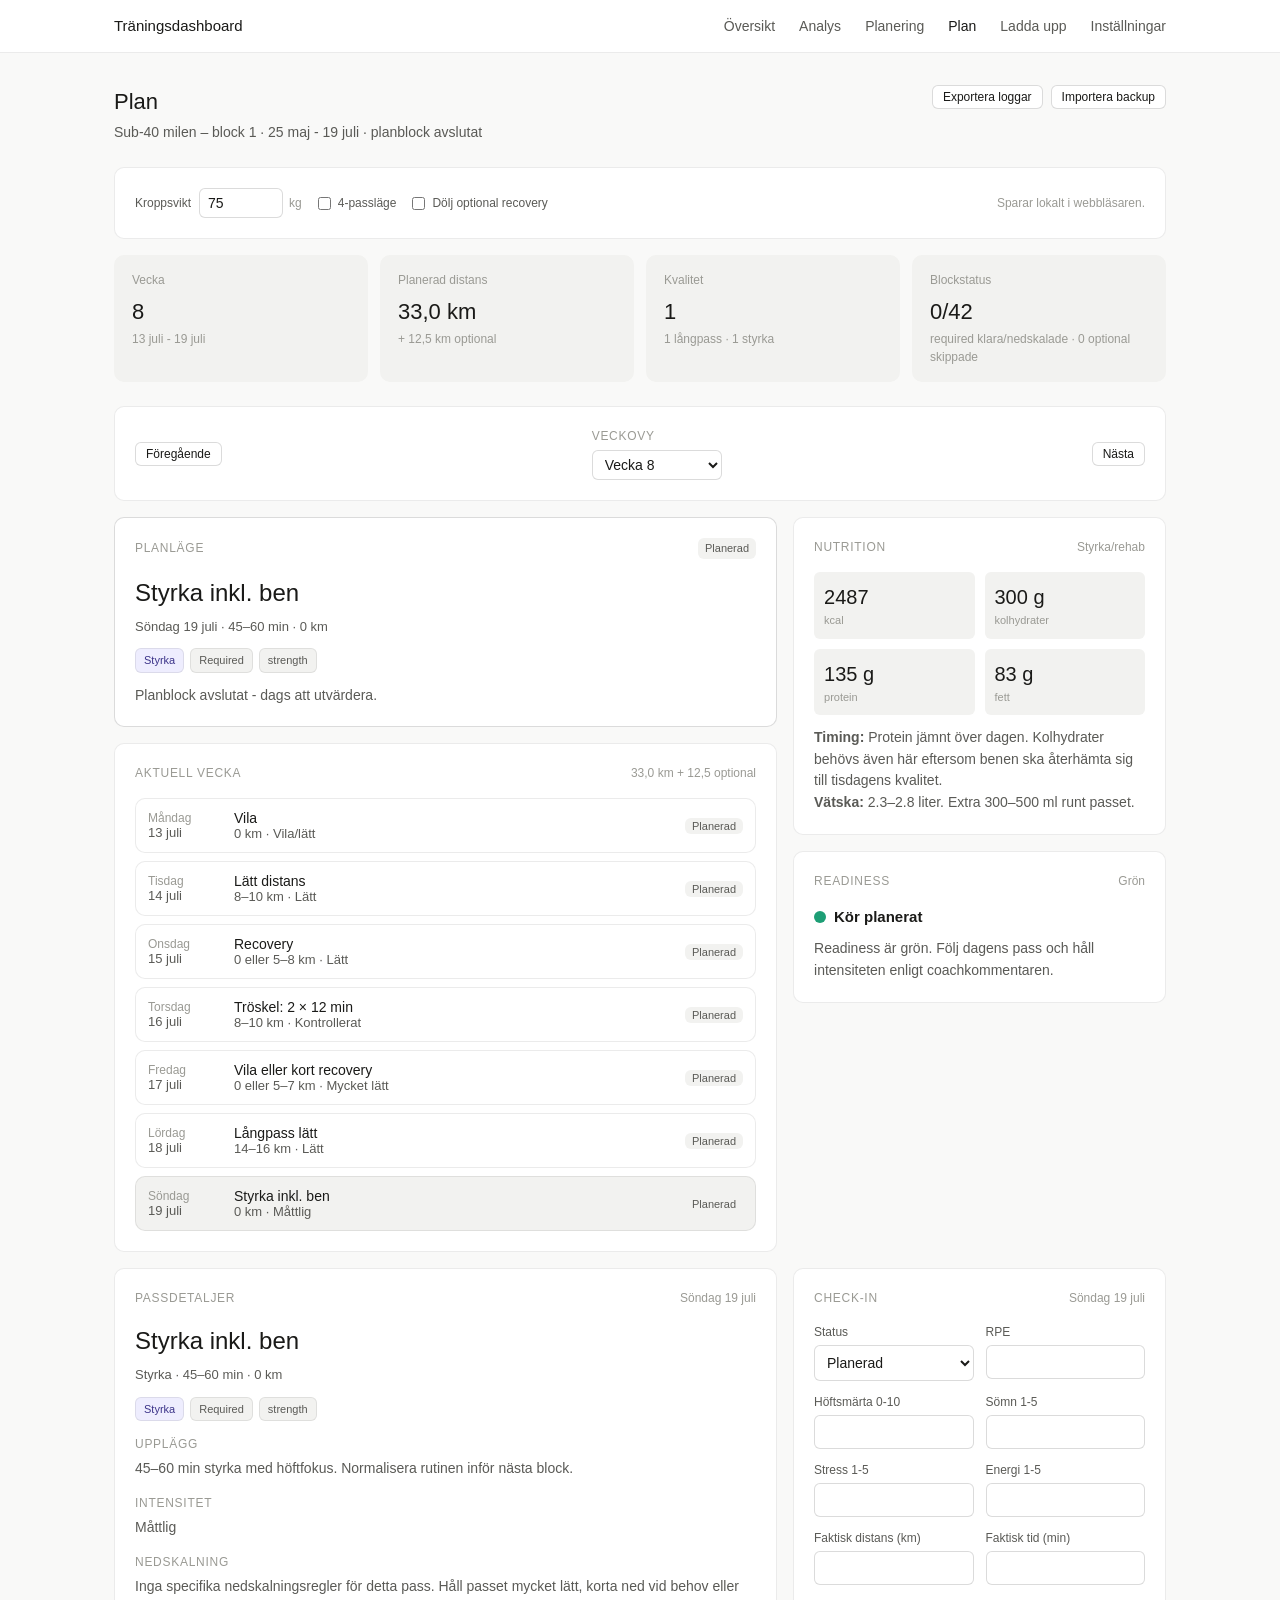
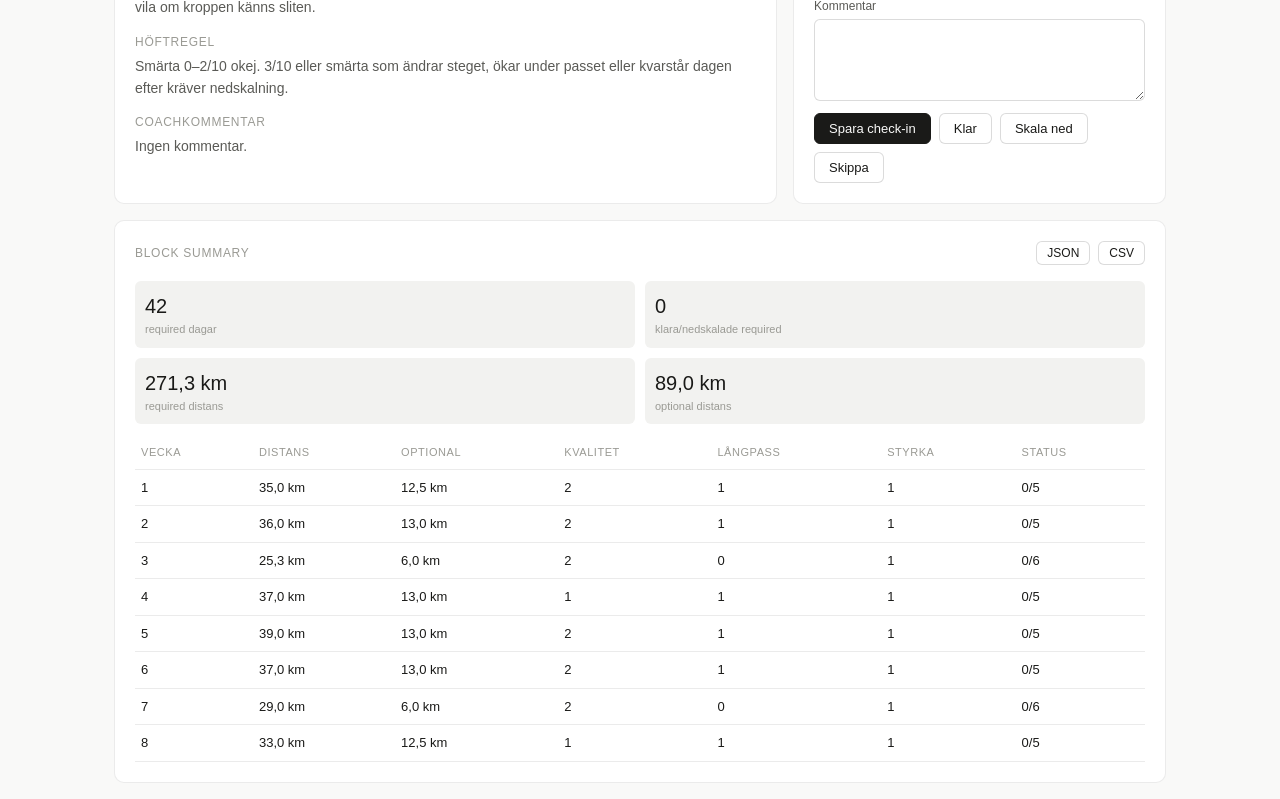
==== plan/index.html @ b6c92f7b "Add interactive sub-40 training plan module" ====
<!DOCTYPE html>
<html lang="sv">
<head>
  <meta charset="UTF-8">
  <meta name="viewport" content="width=device-width, initial-scale=1.0">
  <title>Plan - Träningsdashboard</title>
  <link rel="stylesheet" href="../css/style.css">
  <link rel="stylesheet" href="../css/plan.css">
</head>
<body>

<nav>
  <div class="container nav-inner">
    <span class="nav-brand">Träningsdashboard</span>
    <div class="nav-links">
      <a href="../index.html">Översikt</a>
      <a href="../analysis.html">Analys</a>
      <a href="../planning.html">Planering</a>
      <a href="./" class="active">Plan</a>
      <a href="../upload.html">Ladda upp</a>
      <a href="../settings.html">Inställningar</a>
    </div>
  </div>
</nav>

<div class="container">
  <div class="page-header plan-header">
    <div>
      <h1>Plan</h1>
      <p id="plan-block-label">Laddar plan...</p>
    </div>
    <div class="plan-header-actions">
      <button class="btn btn-sm" id="export-logs-btn" type="button">Exportera loggar</button>
      <button class="btn btn-sm" id="import-logs-btn" type="button">Importera backup</button>
      <input id="import-logs-file" type="file" accept="application/json,.json" hidden>
    </div>
  </div>

  <div class="empty" id="plan-loading">Laddar träningsplan...</div>
  <div class="card plan-error" id="plan-error" hidden></div>

  <main id="plan-app" hidden>
    <section class="plan-controls card">
      <div class="plan-control-group">
        <label class="plan-label" for="weight-kg">Kroppsvikt</label>
        <div class="plan-inline-control">
          <input class="plan-number-input" id="weight-kg" type="number" min="35" max="180" step="0.1">
          <span class="plan-muted">kg</span>
        </div>
      </div>
      <label class="plan-check">
        <input id="four-pass-mode" type="checkbox">
        <span>4-passläge</span>
      </label>
      <label class="plan-check">
        <input id="hide-optional" type="checkbox">
        <span>Dölj optional recovery</span>
      </label>
      <div class="plan-sync-note" id="sync-note">Sparar lokalt i webbläsaren.</div>
    </section>

    <section class="metrics plan-metrics" id="plan-metrics">
      <div class="metric">
        <div class="metric-label">Vecka</div>
        <div class="metric-value" id="metric-week">-</div>
        <div class="metric-sub" id="metric-week-dates"></div>
      </div>
      <div class="metric">
        <div class="metric-label">Planerad distans</div>
        <div class="metric-value" id="metric-distance">-</div>
        <div class="metric-sub" id="metric-distance-optional"></div>
      </div>
      <div class="metric">
        <div class="metric-label">Kvalitet</div>
        <div class="metric-value" id="metric-quality">-</div>
        <div class="metric-sub" id="metric-quality-sub"></div>
      </div>
      <div class="metric">
        <div class="metric-label">Blockstatus</div>
        <div class="metric-value" id="metric-block">-</div>
        <div class="metric-sub" id="metric-block-sub"></div>
      </div>
    </section>

    <section class="plan-week-nav card">
      <button class="btn btn-sm" id="prev-week" type="button">Föregående</button>
      <div>
        <div class="card-title">Veckovy</div>
        <select id="week-select" class="plan-select" aria-label="Välj vecka"></select>
      </div>
      <button class="btn btn-sm" id="next-week" type="button">Nästa</button>
    </section>

    <section class="plan-layout">
      <div>
        <div class="card today-card" id="today-card"></div>
        <div class="card">
          <div class="card-header">
            <span class="card-title">Aktuell vecka</span>
            <span class="plan-muted" id="week-summary-label"></span>
          </div>
          <div class="week-plan" id="week-plan"></div>
        </div>
      </div>

      <aside>
        <div class="card" id="nutrition-card"></div>
        <div class="card" id="readiness-card"></div>
      </aside>
    </section>

    <section class="plan-detail-grid">
      <div class="card" id="day-detail"></div>
      <div class="card">
        <div class="card-header">
          <span class="card-title">Check-in</span>
          <span class="plan-muted" id="checkin-date"></span>
        </div>
        <form id="checkin-form" class="checkin-form">
          <label>
            <span>Status</span>
            <select id="checkin-status">
              <option value="planned">Planerad</option>
              <option value="completed">Klar</option>
              <option value="scaled_down">Nedskalad</option>
              <option value="skipped">Skippad</option>
            </select>
          </label>
          <label>
            <span>RPE</span>
            <input id="checkin-rpe" type="number" min="1" max="10" step="1">
          </label>
          <label>
            <span>Höftsmärta 0-10</span>
            <input id="checkin-hip" type="number" min="0" max="10" step="1">
          </label>
          <label>
            <span>Sömn 1-5</span>
            <input id="checkin-sleep" type="number" min="1" max="5" step="1">
          </label>
          <label>
            <span>Stress 1-5</span>
            <input id="checkin-stress" type="number" min="1" max="5" step="1">
          </label>
          <label>
            <span>Energi 1-5</span>
            <input id="checkin-energy" type="number" min="1" max="5" step="1">
          </label>
          <label>
            <span>Faktisk distans (km)</span>
            <input id="checkin-distance" type="number" min="0" step="0.1">
          </label>
          <label>
            <span>Faktisk tid (min)</span>
            <input id="checkin-duration" type="number" min="0" step="1">
          </label>
          <label class="checkin-notes">
            <span>Kommentar</span>
            <textarea id="checkin-notes" rows="4"></textarea>
          </label>
          <div class="checkin-actions">
            <button class="btn btn-primary" type="submit">Spara check-in</button>
            <button class="btn" id="mark-completed" type="button">Klar</button>
            <button class="btn" id="mark-scaled" type="button">Skala ned</button>
            <button class="btn" id="mark-skipped" type="button">Skippa</button>
          </div>
        </form>
      </div>
    </section>

    <section class="card">
      <div class="card-header block-summary-header">
        <span class="card-title">Block summary</span>
        <div class="block-summary-actions">
          <button class="btn btn-sm" id="export-summary-json" type="button">JSON</button>
          <button class="btn btn-sm" id="export-summary-csv" type="button">CSV</button>
        </div>
      </div>
      <div id="block-summary"></div>
    </section>
  </main>
</div>

<div id="toast" class="toast"></div>

<script src="../js/db.js"></script>
<script src="../js/plan.js"></script>
</body>
</html>
---- css/style.css ----
:root {
  --bg: #f9f9f8;
  --surface: #ffffff;
  --surface2: #f2f2f0;
  --border: rgba(0,0,0,0.08);
  --border2: rgba(0,0,0,0.14);
  --text: #1a1a18;
  --text2: #5a5a56;
  --text3: #9a9a94;
  --radius: 10px;
  --radius-sm: 6px;
  --z1: #e1f5ee;  --z1t: #085041;
  --z2: #e6f1fb;  --z2t: #0c447c;
  --z3: #faeeda;  --z3t: #633806;
  --z4: #faece7;  --z4t: #712b13;
  --z5: #fcebeb;  --z5t: #791f1f;
}

@media (prefers-color-scheme: dark) {
  :root {
    --bg: #1a1a18;
    --surface: #242422;
    --surface2: #2e2e2c;
    --border: rgba(255,255,255,0.08);
    --border2: rgba(255,255,255,0.14);
    --text: #f0f0ec;
    --text2: #a0a09a;
    --text3: #606060;
    --z1: #04342c;  --z1t: #9fe1cb;
    --z2: #042c53;  --z2t: #b5d4f4;
    --z3: #412402;  --z3t: #fac775;
    --z4: #4a1b0c;  --z4t: #f5c4b3;
    --z5: #501313;  --z5t: #f7c1c1;
  }
}

* { box-sizing: border-box; margin: 0; padding: 0; }

body {
  font-family: -apple-system, BlinkMacSystemFont, 'Segoe UI', sans-serif;
  background: var(--bg);
  color: var(--text);
  font-size: 15px;
  line-height: 1.5;
}

a { color: inherit; text-decoration: none; }

.container { max-width: 1100px; margin: 0 auto; padding: 0 1.5rem; }

/* Nav */
nav {
  background: var(--surface);
  border-bottom: 0.5px solid var(--border);
  position: sticky; top: 0; z-index: 100;
}
.nav-inner {
  display: flex; align-items: center; justify-content: space-between;
  height: 52px;
}
.nav-brand { font-size: 15px; font-weight: 500; }
.nav-links { display: flex; gap: 1.5rem; }
.nav-links a { font-size: 14px; color: var(--text2); }
.nav-links a:hover { color: var(--text); }
.nav-links a.active { color: var(--text); font-weight: 500; }
.auth-status {
  display: flex; align-items: center; gap: 8px; margin-left: 0.25rem;
  max-width: 260px;
}
.auth-email {
  font-size: 12px; color: var(--text3); white-space: nowrap;
  overflow: hidden; text-overflow: ellipsis; max-width: 150px;
}
.auth-signout {
  border: 0.5px solid var(--border2); border-radius: var(--radius-sm);
  background: var(--surface); color: var(--text2);
  font-size: 12px; padding: 3px 8px; cursor: pointer;
}
.auth-signout:hover { background: var(--surface2); color: var(--text); }

/* Page header */
.page-header { padding: 2rem 0 1.5rem; }
.page-header h1 { font-size: 22px; font-weight: 500; margin-bottom: 4px; }
.page-header p { font-size: 14px; color: var(--text2); }

/* Metrics grid */
.metrics { display: grid; grid-template-columns: repeat(4, 1fr); gap: 12px; margin-bottom: 1.5rem; }
@media (max-width: 700px) { .metrics { grid-template-columns: repeat(2, 1fr); } }
.metric {
  background: var(--surface2);
  border-radius: var(--radius);
  padding: 1rem 1.125rem;
}
.metric-label { font-size: 12px; color: var(--text3); margin-bottom: 6px; }
.metric-value { font-size: 24px; font-weight: 500; }
.metric-unit { font-size: 14px; font-weight: 400; color: var(--text2); }
.metric-sub { font-size: 12px; color: var(--text3); margin-top: 2px; }

/* Cards */
.card {
  background: var(--surface);
  border: 0.5px solid var(--border);
  border-radius: var(--radius);
  padding: 1.25rem;
  margin-bottom: 1rem;
}
.card-header {
  display: flex; align-items: center; justify-content: space-between;
  margin-bottom: 1rem;
}
.card-title { font-size: 12px; font-weight: 500; color: var(--text3); text-transform: uppercase; letter-spacing: 0.06em; }

/* Chart row */
.chart-row { display: grid; grid-template-columns: 1fr 1fr; gap: 1rem; margin-bottom: 1rem; }
@media (max-width: 700px) { .chart-row { grid-template-columns: 1fr; } }

/* Activity list */
.activity-list { display: flex; flex-direction: column; }
.activity-item {
  display: flex; align-items: center; gap: 14px;
  padding: 12px 0;
  border-bottom: 0.5px solid var(--border);
  cursor: pointer;
  transition: opacity 0.1s;
}
.activity-item:last-child { border-bottom: none; }
.activity-item:hover { opacity: 0.75; }
.activity-dot {
  width: 36px; height: 36px; border-radius: 50%;
  display: flex; align-items: center; justify-content: center;
  font-size: 13px; font-weight: 500; flex-shrink: 0;
}
.dot-running { background: var(--z2); color: var(--z2t); }
.dot-strength { background: #eeedfe; color: #3c3489; }
.dot-hiking { background: var(--z1); color: var(--z1t); }
.activity-main { flex: 1; min-width: 0; }
.activity-name { font-size: 14px; font-weight: 500; }
.activity-meta { font-size: 12px; color: var(--text2); margin-top: 1px; }
.activity-right { text-align: right; flex-shrink: 0; }
.activity-dist { font-size: 15px; font-weight: 500; }
.activity-pace { font-size: 12px; color: var(--text2); margin-top: 1px; }
.chevron { color: var(--text3); font-size: 16px; }

/* Splits table */
.splits-table { width: 100%; border-collapse: collapse; font-size: 13px; }
.splits-table th {
  text-align: left; padding: 6px 8px;
  font-size: 11px; font-weight: 500; color: var(--text3);
  text-transform: uppercase; letter-spacing: 0.05em;
  border-bottom: 0.5px solid var(--border2);
}
.splits-table td { padding: 8px 8px; border-bottom: 0.5px solid var(--border); }
.splits-table tr:last-child td { border-bottom: none; }
.splits-table tr:hover td { background: var(--surface2); }
.pace-bar {
  display: flex; align-items: center; gap: 8px;
}
.pace-bar-fill {
  height: 4px; border-radius: 2px; background: #185FA5;
  transition: width 0.3s;
}

/* HR zone badge */
.zone-badge {
  display: inline-block; padding: 2px 8px;
  border-radius: var(--radius-sm); font-size: 11px; font-weight: 500;
}
.z1 { background: var(--z1); color: var(--z1t); }
.z2 { background: var(--z2); color: var(--z2t); }
.z3 { background: var(--z3); color: var(--z3t); }
.z4 { background: var(--z4); color: var(--z4t); }
.z5 { background: var(--z5); color: var(--z5t); }

/* HR zone bars */
.zone-row { display: flex; align-items: center; gap: 10px; margin-bottom: 8px; }
.zone-label { font-size: 12px; width: 60px; flex-shrink: 0; }
.zone-bar-wrap { flex: 1; background: var(--surface2); border-radius: 3px; height: 8px; }
.zone-bar-inner { height: 8px; border-radius: 3px; }
.zone-pct { font-size: 12px; color: var(--text2); width: 36px; text-align: right; flex-shrink: 0; }
.zone-time { font-size: 12px; color: var(--text3); width: 50px; text-align: right; flex-shrink: 0; }

/* Upload */
.upload-zone {
  border: 1.5px dashed var(--border2);
  border-radius: var(--radius);
  padding: 2.5rem;
  text-align: center;
  cursor: pointer;
  transition: background 0.15s;
}
.upload-zone:hover, .upload-zone.drag { background: var(--surface2); }
.upload-icon { font-size: 28px; color: var(--text3); margin-bottom: 10px; }
.upload-title { font-size: 15px; font-weight: 500; margin-bottom: 4px; }
.upload-sub { font-size: 13px; color: var(--text2); }

/* Btn */
.btn {
  display: inline-block; padding: 7px 14px;
  border: 0.5px solid var(--border2); border-radius: var(--radius-sm);
  background: var(--surface); color: var(--text);
  font-size: 13px; cursor: pointer;
}
.btn:hover { background: var(--surface2); }
.btn-primary { background: var(--text); color: var(--bg); border-color: var(--text); }
.btn-primary:hover { opacity: 0.85; }
.btn-sm { padding: 4px 10px; font-size: 12px; }

/* Settings pill */
.settings-row { display: flex; align-items: center; gap: 8px; flex-wrap: wrap; margin-bottom: 1rem; }
.settings-label { font-size: 13px; color: var(--text2); }
input[type=number].setting-input {
  width: 70px; padding: 4px 8px; border: 0.5px solid var(--border2);
  border-radius: var(--radius-sm); background: var(--surface);
  color: var(--text); font-size: 13px;
}

/* Status */
.status-dot { display: inline-block; width: 6px; height: 6px; border-radius: 50%; margin-right: 5px; }
.status-ok { background: #1d9e75; }
.status-err { background: #e24b4a; }
.status-loading { background: #ba7517; }

/* Activity detail header */
.detail-header { display: flex; align-items: flex-start; gap: 1rem; margin-bottom: 1.5rem; }
.back-btn { color: var(--text2); font-size: 13px; cursor: pointer; margin-bottom: 0.5rem; display: inline-block; }
.back-btn:hover { color: var(--text); }

/* Tabs */
.tabs { display: flex; gap: 0; border-bottom: 0.5px solid var(--border); margin-bottom: 1.5rem; }
.tab-btn {
  padding: 8px 16px; font-size: 14px; cursor: pointer;
  border: none; background: none; color: var(--text2);
  border-bottom: 2px solid transparent; margin-bottom: -0.5px;
}
.tab-btn.active { color: var(--text); border-bottom-color: var(--text); }
.tab-panel { display: none; }
.tab-panel.active { display: block; }

/* Empty state */
.empty { text-align: center; padding: 3rem 1rem; color: var(--text3); font-size: 14px; }
.empty-icon { font-size: 32px; margin-bottom: 12px; }

/* Toast */
.toast {
  position: fixed; bottom: 1.5rem; left: 50%; transform: translateX(-50%);
  background: var(--text); color: var(--bg);
  padding: 10px 20px; border-radius: var(--radius);
  font-size: 14px; z-index: 999;
  opacity: 0; transition: opacity 0.2s;
  pointer-events: none;
}
.toast.show { opacity: 1; }

/* Auth */
.auth-gate {
  position: fixed; inset: 0; z-index: 1000;
  display: flex; align-items: center; justify-content: center;
  background: rgba(0,0,0,0.35); padding: 1.5rem;
}
.auth-card {
  width: 100%; max-width: 360px; background: var(--surface);
  border: 0.5px solid var(--border); border-radius: var(--radius);
  padding: 1.5rem; box-shadow: 0 18px 50px rgba(0,0,0,0.16);
}
.auth-title { font-size: 18px; font-weight: 500; margin-bottom: 4px; }
.auth-copy { font-size: 13px; color: var(--text2); margin-bottom: 1.25rem; }
.auth-label { display: block; font-size: 12px; color: var(--text2); margin-bottom: 4px; }
.auth-card input {
  width: 100%; padding: 9px 10px; margin-bottom: 12px;
  border: 0.5px solid var(--border2); border-radius: var(--radius-sm);
  background: var(--surface); color: var(--text); font-size: 14px;
}
.auth-submit { width: 100%; text-align: center; margin-top: 2px; }
.auth-submit:disabled { opacity: 0.6; cursor: wait; }
.auth-error { min-height: 18px; margin-top: 10px; font-size: 12px; color: #e24b4a; }

@media (max-width: 700px) {
  .nav-inner {
    height: auto; min-height: 52px; padding-top: 10px; padding-bottom: 10px;
    align-items: flex-start; flex-direction: column; gap: 8px;
  }
  .nav-brand { flex-shrink: 0; }
  .nav-links { gap: 0.75rem; flex-wrap: wrap; justify-content: flex-start; width: 100%; }
  .auth-status { flex-basis: 100%; justify-content: flex-start; max-width: none; margin-left: 0; }
  .auth-email { max-width: 190px; }
}
---- css/plan.css ----
.plan-header {
  display: flex;
  align-items: flex-start;
  justify-content: space-between;
  gap: 1rem;
}

.plan-header-actions,
.block-summary-actions,
.checkin-actions {
  display: flex;
  align-items: center;
  gap: 8px;
  flex-wrap: wrap;
}

.plan-controls {
  display: flex;
  align-items: center;
  gap: 1rem;
  flex-wrap: wrap;
}

.plan-control-group {
  display: flex;
  align-items: center;
  gap: 8px;
}

.plan-label,
.plan-check,
.checkin-form label span {
  font-size: 12px;
  color: var(--text2);
}

.plan-check {
  display: flex;
  align-items: center;
  gap: 7px;
}

.plan-inline-control {
  display: flex;
  align-items: center;
  gap: 6px;
}

.plan-number-input,
.plan-select,
.checkin-form input,
.checkin-form select,
.checkin-form textarea {
  border: 0.5px solid var(--border2);
  border-radius: var(--radius-sm);
  background: var(--surface);
  color: var(--text);
  font-size: 14px;
}

.plan-number-input {
  width: 84px;
  padding: 6px 8px;
}

.plan-select {
  padding: 5px 8px;
  min-width: 130px;
  margin-top: 5px;
}

.plan-muted {
  color: var(--text3);
  font-size: 12px;
}

.plan-sync-note {
  margin-left: auto;
  font-size: 12px;
  color: var(--text3);
}

.plan-error {
  color: #e24b4a;
}

.plan-metrics .metric-value {
  font-size: 22px;
}

.plan-week-nav {
  display: flex;
  align-items: center;
  justify-content: space-between;
  gap: 1rem;
}

.plan-layout,
.plan-detail-grid {
  display: grid;
  grid-template-columns: minmax(0, 1.6fr) minmax(280px, 0.9fr);
  gap: 1rem;
}

.today-card {
  border-color: var(--border2);
}

.today-title {
  font-size: 24px;
  font-weight: 500;
  margin-bottom: 6px;
}

.today-meta,
.detail-meta,
.week-day-meta {
  color: var(--text2);
  font-size: 13px;
}

.pill-row {
  display: flex;
  gap: 6px;
  flex-wrap: wrap;
  margin: 12px 0;
}

.plan-pill {
  display: inline-flex;
  align-items: center;
  border-radius: var(--radius-sm);
  padding: 3px 8px;
  font-size: 11px;
  font-weight: 500;
  background: var(--surface2);
  color: var(--text2);
  border: 0.5px solid var(--border);
}

.pill-quality { background: var(--z5); color: var(--z5t); }
.pill-long { background: var(--z1); color: var(--z1t); }
.pill-strength { background: #eeedfe; color: #3c3489; }
.pill-recovery,
.pill-easy { background: var(--z2); color: var(--z2t); }
.pill-test { background: var(--z4); color: var(--z4t); }
.pill-rest { background: var(--surface2); color: var(--text2); }

.week-plan {
  display: flex;
  flex-direction: column;
  gap: 8px;
}

.week-day {
  width: 100%;
  text-align: left;
  border: 0.5px solid var(--border);
  border-radius: var(--radius);
  background: var(--surface);
  color: var(--text);
  padding: 11px 12px;
  cursor: pointer;
  display: grid;
  grid-template-columns: 74px minmax(0, 1fr) auto;
  gap: 12px;
  align-items: center;
}

.week-day:hover,
.week-day.active {
  background: var(--surface2);
}

.week-day.today {
  border-color: var(--text);
}

.week-day.optional-muted {
  opacity: 0.48;
}

.week-day-date {
  font-size: 12px;
  color: var(--text3);
}

.week-day-title {
  font-size: 14px;
  font-weight: 500;
  white-space: nowrap;
  overflow: hidden;
  text-overflow: ellipsis;
}

.status-badge {
  border-radius: var(--radius-sm);
  padding: 2px 7px;
  font-size: 11px;
  font-weight: 500;
  background: var(--surface2);
  color: var(--text2);
  white-space: nowrap;
}

.status-completed { background: var(--z1); color: var(--z1t); }
.status-scaled_down { background: var(--z3); color: var(--z3t); }
.status-skipped { background: var(--z5); color: var(--z5t); }

.detail-section {
  margin-top: 14px;
}

.detail-section h3 {
  font-size: 12px;
  color: var(--text3);
  text-transform: uppercase;
  letter-spacing: 0.06em;
  font-weight: 500;
  margin-bottom: 5px;
}

.detail-section p,
.detail-section li,
.nutrition-copy,
.readiness-copy {
  font-size: 14px;
  color: var(--text2);
  line-height: 1.55;
}

.detail-section ul {
  padding-left: 1rem;
}

.nutrition-grid,
.summary-grid {
  display: grid;
  grid-template-columns: repeat(2, minmax(0, 1fr));
  gap: 10px;
  margin: 12px 0;
}

.nutrition-item,
.summary-item {
  background: var(--surface2);
  border-radius: var(--radius-sm);
  padding: 10px;
}

.nutrition-value,
.summary-value {
  font-size: 20px;
  font-weight: 500;
}

.nutrition-label,
.summary-label {
  font-size: 11px;
  color: var(--text3);
}

.readiness-indicator {
  display: flex;
  align-items: center;
  gap: 8px;
  margin-bottom: 10px;
}

.readiness-dot {
  width: 12px;
  height: 12px;
  border-radius: 50%;
}

.readiness-green { background: #1d9e75; }
.readiness-yellow { background: #ba7517; }
.readiness-red { background: #e24b4a; }

.checkin-form {
  display: grid;
  grid-template-columns: repeat(2, minmax(0, 1fr));
  gap: 12px;
}

.checkin-form label {
  display: flex;
  flex-direction: column;
  gap: 4px;
}

.checkin-form input,
.checkin-form select,
.checkin-form textarea {
  width: 100%;
  padding: 8px;
}

.checkin-notes,
.checkin-actions {
  grid-column: 1 / -1;
}

.summary-table {
  width: 100%;
  border-collapse: collapse;
  font-size: 13px;
}

.summary-table th,
.summary-table td {
  padding: 8px 6px;
  border-bottom: 0.5px solid var(--border);
  text-align: left;
}

.summary-table th {
  color: var(--text3);
  font-size: 11px;
  font-weight: 500;
  text-transform: uppercase;
  letter-spacing: 0.05em;
}

@media (max-width: 850px) {
  .plan-header,
  .plan-week-nav {
    align-items: flex-start;
    flex-direction: column;
  }

  .plan-sync-note {
    margin-left: 0;
    flex-basis: 100%;
  }

  .plan-layout,
  .plan-detail-grid {
    grid-template-columns: 1fr;
  }
}

@media (max-width: 600px) {
  .plan-header-actions,
  .checkin-actions {
    width: 100%;
  }

  .plan-header-actions .btn,
  .checkin-actions .btn {
    flex: 1;
    text-align: center;
  }

  .week-day {
    grid-template-columns: 1fr;
    gap: 4px;
  }

  .week-day-title {
    white-space: normal;
  }

  .checkin-form,
  .nutrition-grid,
  .summary-grid {
    grid-template-columns: 1fr;
  }

  .summary-table {
    min-width: 620px;
  }

  #block-summary {
    overflow-x: auto;
  }
}
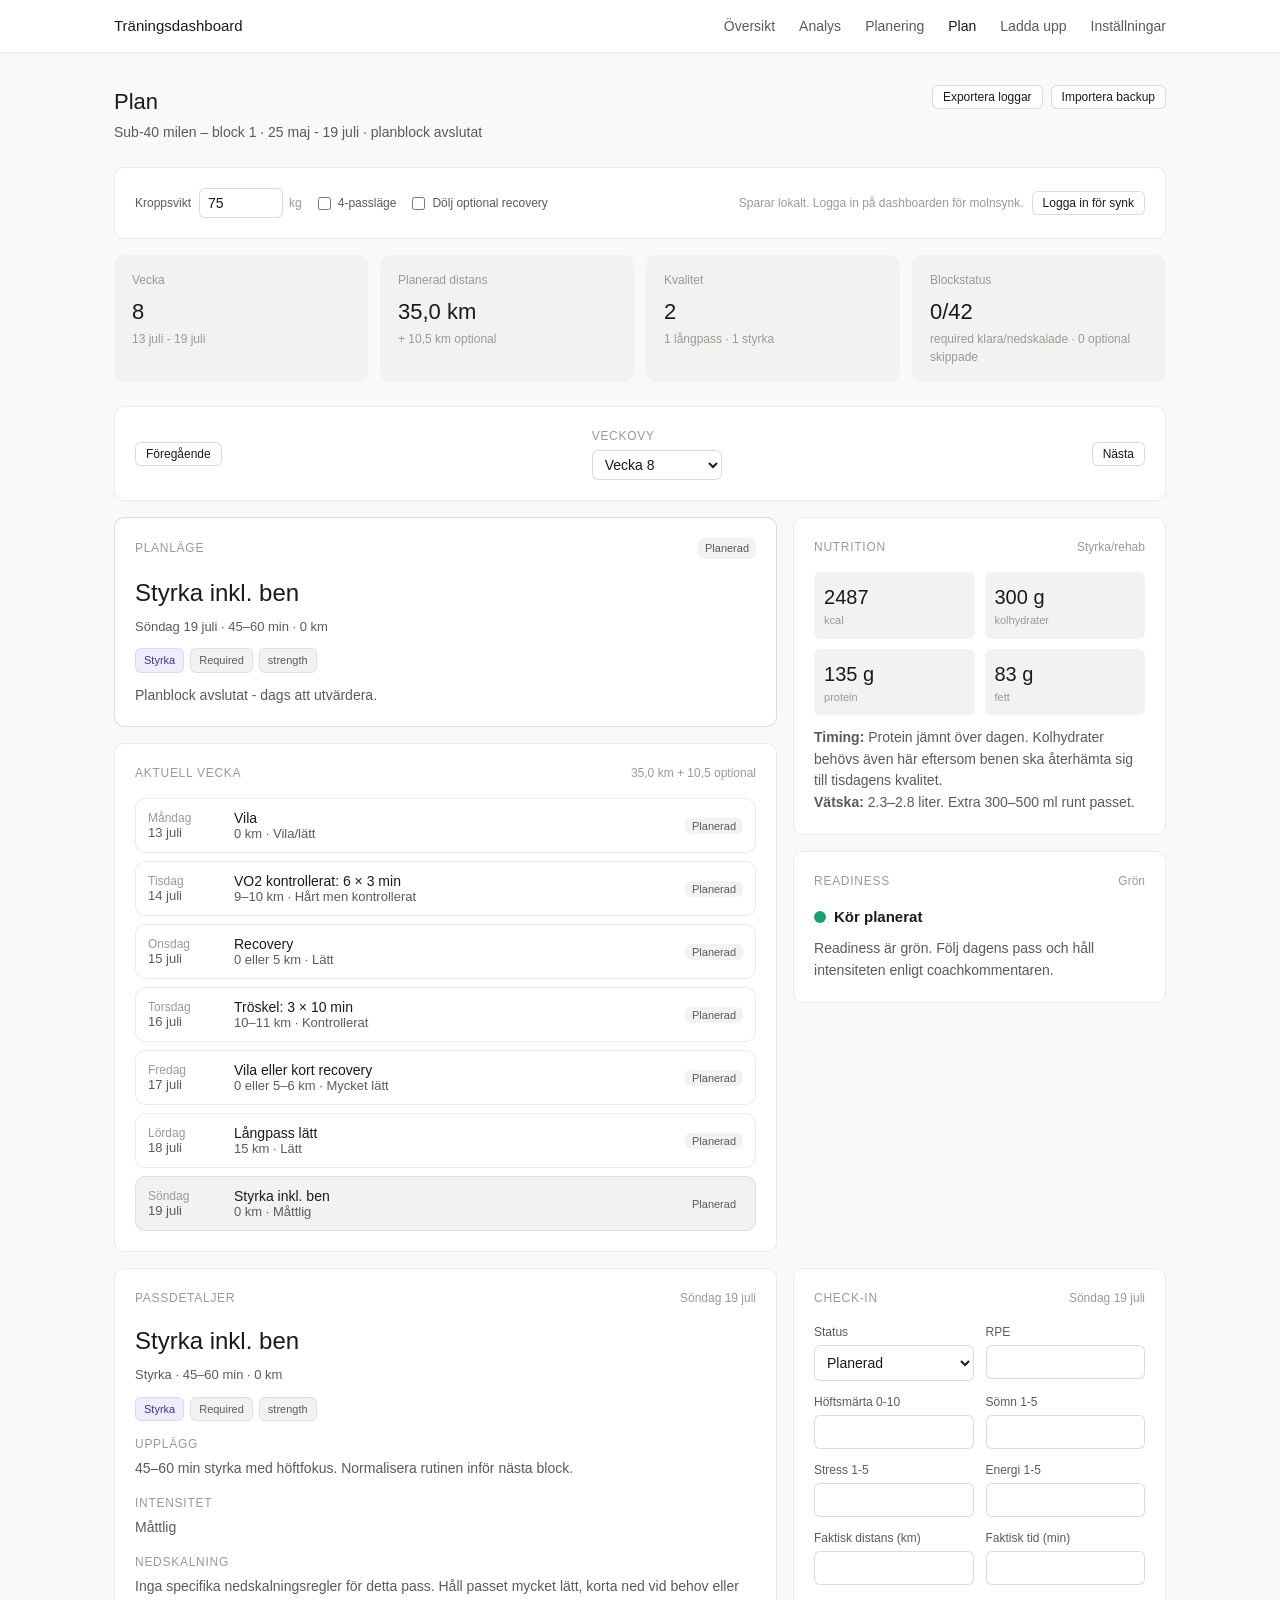
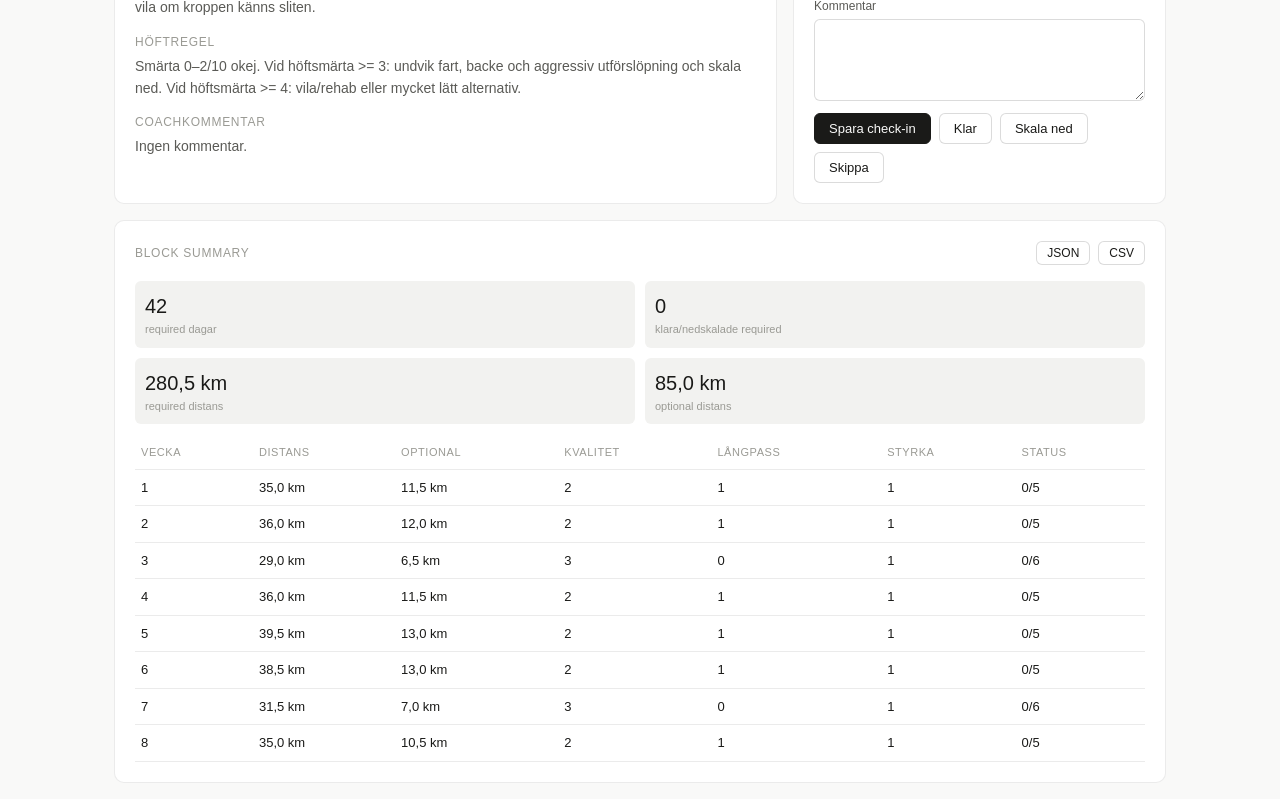
==== commit 1533b5c8: "Harden training dashboard MVP" ====
--- a/plan/index.html
+++ b/plan/index.html
@@ -3,6 +3,7 @@
 <head>
   <meta charset="UTF-8">
   <meta name="viewport" content="width=device-width, initial-scale=1.0">
+  <meta http-equiv="Content-Security-Policy" content="default-src 'self'; connect-src 'self' https://mpmtvydpiihfltldaxkt.supabase.co; script-src 'self' 'unsafe-inline'; style-src 'self' 'unsafe-inline'; img-src 'self' data: blob:; font-src 'self'; object-src 'none'; base-uri 'self'; form-action 'self'">
   <title>Plan - Träningsdashboard</title>
   <link rel="stylesheet" href="../css/style.css">
   <link rel="stylesheet" href="../css/plan.css">
@@ -56,7 +57,10 @@
         <input id="hide-optional" type="checkbox">
         <span>Dölj optional recovery</span>
       </label>
-      <div class="plan-sync-note" id="sync-note">Sparar lokalt i webbläsaren.</div>
+      <div class="plan-sync-note">
+        <span id="sync-note" role="status">Sparar lokalt i webbläsaren.</span>
+        <button class="btn btn-sm" id="retry-sync" type="button" hidden>Försök synka igen</button>
+      </div>
     </section>
 
     <section class="metrics plan-metrics" id="plan-metrics">
@@ -148,15 +152,15 @@
           </label>
           <label>
             <span>Faktisk distans (km)</span>
-            <input id="checkin-distance" type="number" min="0" step="0.1">
+            <input id="checkin-distance" type="number" min="0" max="1000" step="0.1">
           </label>
           <label>
             <span>Faktisk tid (min)</span>
-            <input id="checkin-duration" type="number" min="0" step="1">
+            <input id="checkin-duration" type="number" min="0" max="10080" step="1">
           </label>
           <label class="checkin-notes">
             <span>Kommentar</span>
-            <textarea id="checkin-notes" rows="4"></textarea>
+            <textarea id="checkin-notes" rows="4" maxlength="4000"></textarea>
           </label>
           <div class="checkin-actions">
             <button class="btn btn-primary" type="submit">Spara check-in</button>
@@ -183,6 +187,8 @@
 
 <div id="toast" class="toast"></div>
 
+<script src="../js/security.js"></script>
+<script src="../js/data-utils.js"></script>
 <script src="../js/db.js"></script>
 <script src="../js/plan.js"></script>
 </body>
--- a/css/style.css
+++ b/css/style.css
@@ -125,6 +125,13 @@
 }
 .activity-item:last-child { border-bottom: none; }
 .activity-item:hover { opacity: 0.75; }
+.activity-item.activity-row { cursor: default; gap: 8px; padding: 0; }
+.activity-item.activity-row:hover { opacity: 1; }
+.activity-link {
+  display: flex; align-items: center; gap: 14px; flex: 1; min-width: 0;
+  padding: 12px 0; color: inherit; text-decoration: none;
+}
+.activity-link:hover { opacity: 0.75; }
 .activity-dot {
   width: 36px; height: 36px; border-radius: 50%;
   display: flex; align-items: center; justify-content: center;
--- a/css/plan.css
+++ b/css/plan.css
@@ -76,6 +76,10 @@
 
 .plan-sync-note {
   margin-left: auto;
+  display: flex;
+  align-items: center;
+  gap: 8px;
+  flex-wrap: wrap;
   font-size: 12px;
   color: var(--text3);
 }
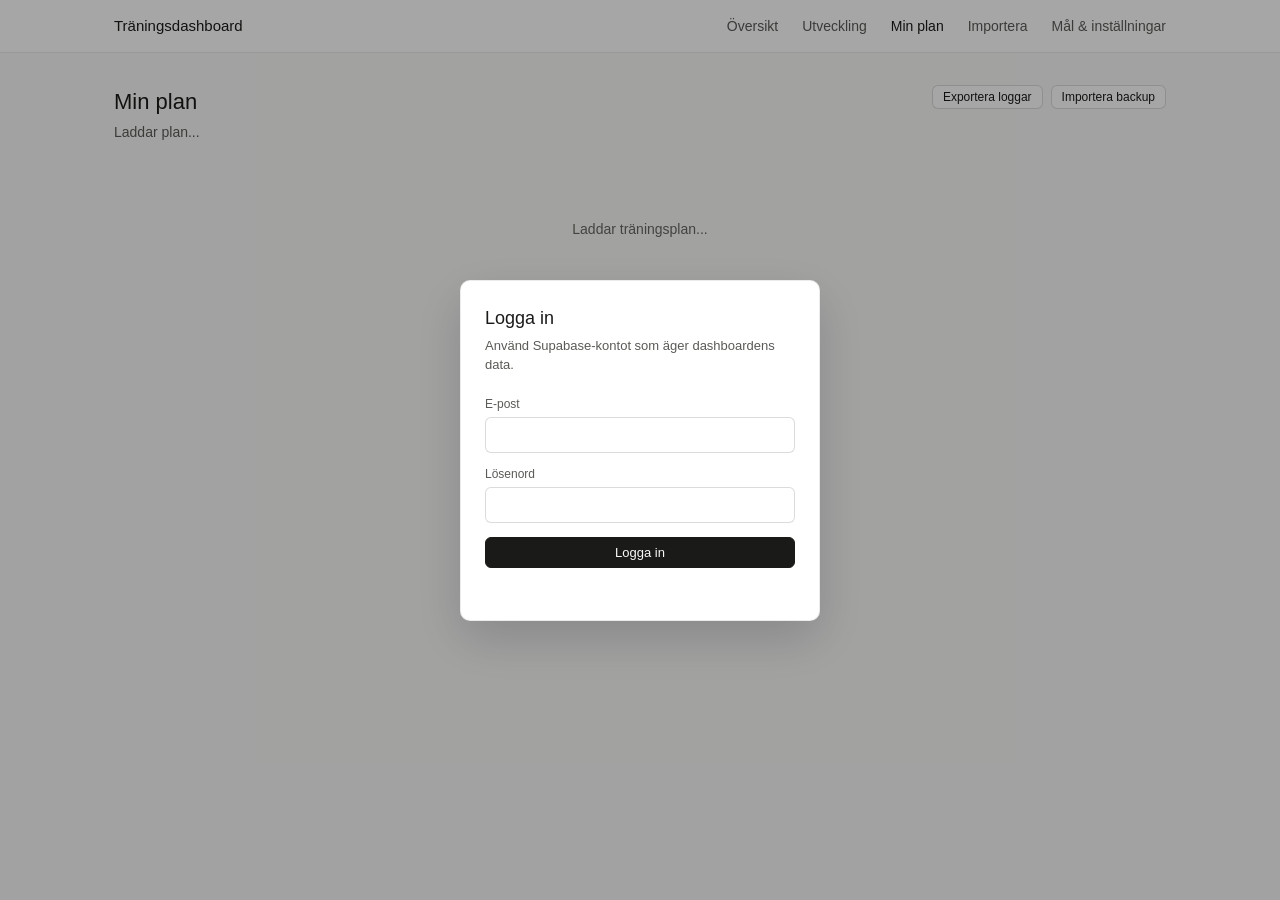
==== commit b6ee789d: "Add training insights, goal-based plans and reliable Garmin imports" ====
--- a/plan/index.html
+++ b/plan/index.html
@@ -3,7 +3,6 @@
 <head>
   <meta charset="UTF-8">
   <meta name="viewport" content="width=device-width, initial-scale=1.0">
-  <meta http-equiv="Content-Security-Policy" content="default-src 'self'; connect-src 'self' https://mpmtvydpiihfltldaxkt.supabase.co; script-src 'self' 'unsafe-inline'; style-src 'self' 'unsafe-inline'; img-src 'self' data: blob:; font-src 'self'; object-src 'none'; base-uri 'self'; form-action 'self'">
   <title>Plan - Träningsdashboard</title>
   <link rel="stylesheet" href="../css/style.css">
   <link rel="stylesheet" href="../css/plan.css">
@@ -15,21 +14,21 @@
     <span class="nav-brand">Träningsdashboard</span>
     <div class="nav-links">
       <a href="../index.html">Översikt</a>
-      <a href="../analysis.html">Analys</a>
-      <a href="../planning.html">Planering</a>
-      <a href="./" class="active">Plan</a>
-      <a href="../upload.html">Ladda upp</a>
-      <a href="../settings.html">Inställningar</a>
+      <a href="../analysis.html">Utveckling</a>
+      <a href="./" class="active">Min plan</a>
+      <a href="../upload.html">Importera</a>
+      <a href="../settings.html">Mål &amp; inställningar</a>
     </div>
   </div>
 </nav>
 
 <div class="container">
   <div class="page-header plan-header">
-    <div>
-      <h1>Plan</h1>
-      <p id="plan-block-label">Laddar plan...</p>
-    </div>
+      <div>
+        <h1>Min plan</h1>
+        <p id="plan-block-label">Laddar plan...</p>
+        <p id="plan-block-status" class="plan-muted"></p>
+      </div>
     <div class="plan-header-actions">
       <button class="btn btn-sm" id="export-logs-btn" type="button">Exportera loggar</button>
       <button class="btn btn-sm" id="import-logs-btn" type="button">Importera backup</button>
@@ -43,24 +42,26 @@
   <main id="plan-app" hidden>
     <section class="plan-controls card">
       <div class="plan-control-group">
+        <label class="plan-label" for="plan-history-select">Planhistorik</label>
+        <select class="plan-select" id="plan-history-select" aria-label="Välj planhistorik"></select>
+      </div>
+      <div class="plan-control-group" id="archive-weight-control">
         <label class="plan-label" for="weight-kg">Kroppsvikt</label>
         <div class="plan-inline-control">
           <input class="plan-number-input" id="weight-kg" type="number" min="35" max="180" step="0.1">
           <span class="plan-muted">kg</span>
         </div>
       </div>
-      <label class="plan-check">
+      <label class="plan-check" id="archive-four-pass-control">
         <input id="four-pass-mode" type="checkbox">
         <span>4-passläge</span>
       </label>
-      <label class="plan-check">
+      <label class="plan-check" id="archive-hide-optional-control">
         <input id="hide-optional" type="checkbox">
-        <span>Dölj optional recovery</span>
+        <span>Dölj valfri återhämtning</span>
       </label>
-      <div class="plan-sync-note">
-        <span id="sync-note" role="status">Sparar lokalt i webbläsaren.</span>
-        <button class="btn btn-sm" id="retry-sync" type="button" hidden>Försök synka igen</button>
-      </div>
+      <div class="plan-sync-note" id="sync-note">Sparar lokalt i webbläsaren.</div>
+      <button class="btn btn-sm" id="import-legacy-local-logs" type="button">Hämta tidigare lokala loggar</button>
     </section>
 
     <section class="metrics plan-metrics" id="plan-metrics">
@@ -70,7 +71,7 @@
         <div class="metric-sub" id="metric-week-dates"></div>
       </div>
       <div class="metric">
-        <div class="metric-label">Planerad distans</div>
+        <div class="metric-label" id="metric-distance-label">Planerad distans</div>
         <div class="metric-value" id="metric-distance">-</div>
         <div class="metric-sub" id="metric-distance-optional"></div>
       </div>
@@ -109,15 +110,20 @@
 
       <aside>
         <div class="card" id="nutrition-card"></div>
-        <div class="card" id="readiness-card"></div>
+    <div class="card" id="readiness-card"></div>
       </aside>
+    </section>
+
+    <section class="plan-proposal-grid">
+      <div class="card" id="current-plan-proposal"></div>
+      <div class="card" id="activity-link-panel"></div>
     </section>
 
     <section class="plan-detail-grid">
       <div class="card" id="day-detail"></div>
       <div class="card">
         <div class="card-header">
-          <span class="card-title">Check-in</span>
+          <span class="card-title">Incheckning</span>
           <span class="plan-muted" id="checkin-date"></span>
         </div>
         <form id="checkin-form" class="checkin-form">
@@ -135,33 +141,29 @@
             <input id="checkin-rpe" type="number" min="1" max="10" step="1">
           </label>
           <label>
-            <span>Höftsmärta 0-10</span>
+            <span>Obehag 0-10</span>
             <input id="checkin-hip" type="number" min="0" max="10" step="1">
           </label>
           <label>
-            <span>Sömn 1-5</span>
-            <input id="checkin-sleep" type="number" min="1" max="5" step="1">
-          </label>
-          <label>
-            <span>Stress 1-5</span>
-            <input id="checkin-stress" type="number" min="1" max="5" step="1">
-          </label>
-          <label>
-            <span>Energi 1-5</span>
-            <input id="checkin-energy" type="number" min="1" max="5" step="1">
-          </label>
-          <label>
             <span>Faktisk distans (km)</span>
-            <input id="checkin-distance" type="number" min="0" max="1000" step="0.1">
+            <input id="checkin-distance" type="number" min="0" step="0.1">
           </label>
           <label>
             <span>Faktisk tid (min)</span>
-            <input id="checkin-duration" type="number" min="0" max="10080" step="1">
+            <input id="checkin-duration" type="number" min="0" step="1">
           </label>
           <label class="checkin-notes">
             <span>Kommentar</span>
-            <textarea id="checkin-notes" rows="4" maxlength="4000"></textarea>
+            <textarea id="checkin-notes" rows="4"></textarea>
           </label>
+          <details class="checkin-details">
+            <summary>Återhämtning i detalj</summary>
+            <div class="checkin-details-grid">
+              <label><span>Sömn 1-5</span><input id="checkin-sleep" type="number" min="1" max="5" step="1"></label>
+              <label><span>Stress 1-5</span><input id="checkin-stress" type="number" min="1" max="5" step="1"></label>
+              <label><span>Energi 1-5</span><input id="checkin-energy" type="number" min="1" max="5" step="1"></label>
+            </div>
+          </details>
           <div class="checkin-actions">
             <button class="btn btn-primary" type="submit">Spara check-in</button>
             <button class="btn" id="mark-completed" type="button">Klar</button>
@@ -174,7 +176,7 @@
 
     <section class="card">
       <div class="card-header block-summary-header">
-        <span class="card-title">Block summary</span>
+          <span class="card-title">Blocksammanfattning</span>
         <div class="block-summary-actions">
           <button class="btn btn-sm" id="export-summary-json" type="button">JSON</button>
           <button class="btn btn-sm" id="export-summary-csv" type="button">CSV</button>
@@ -187,9 +189,10 @@
 
 <div id="toast" class="toast"></div>
 
-<script src="../js/security.js"></script>
-<script src="../js/data-utils.js"></script>
 <script src="../js/db.js"></script>
+<script src="../js/profile.js"></script>
+<script src="../js/training.js"></script>
+<script src="../js/plan-core.js"></script>
 <script src="../js/plan.js"></script>
 </body>
 </html>
--- a/css/style.css
+++ b/css/style.css
@@ -6,7 +6,7 @@
   --border2: rgba(0,0,0,0.14);
   --text: #1a1a18;
   --text2: #5a5a56;
-  --text3: #9a9a94;
+  --text3: #666660;
   --radius: 10px;
   --radius-sm: 6px;
   --z1: #e1f5ee;  --z1t: #085041;
@@ -25,7 +25,7 @@
     --border2: rgba(255,255,255,0.14);
     --text: #f0f0ec;
     --text2: #a0a09a;
-    --text3: #606060;
+    --text3: #aaa9a3;
     --z1: #04342c;  --z1t: #9fe1cb;
     --z2: #042c53;  --z2t: #b5d4f4;
     --z3: #412402;  --z3t: #fac775;
@@ -67,6 +67,49 @@
   display: flex; align-items: center; gap: 8px; margin-left: 0.25rem;
   max-width: 260px;
 }
+
+/* Shared insight and form layouts; keep the existing quiet visual language. */
+.muted { color: var(--text2); font-size: 13px; line-height: 1.6; margin: 8px 0 14px; }
+.form-grid { display: grid; grid-template-columns: repeat(2,minmax(0,1fr)); gap: 16px; margin-top: 16px; }
+.form-grid label { display: flex; flex-direction: column; gap: 6px; font-size: 14px; }
+.form-grid input, .form-grid select, .form-grid textarea { width: 100%; min-width: 0; padding: 9px 10px; font: inherit; border: 1px solid var(--border2); border-radius: var(--radius-sm); background: var(--surface); color: var(--text); }
+.form-grid fieldset { min-width: 0; border: 1px solid var(--border2); border-radius: var(--radius-sm); padding: 12px; }
+.full-width { grid-column: 1 / -1; }
+.day-options, .actions { display: flex; align-items: center; gap: 12px; flex-wrap: wrap; }
+.day-options label { flex-direction: row; align-items: center; }
+.day-options input { width: auto; }
+.dashboard-lead { display: grid; grid-template-columns: 1.3fr 1fr; gap: 16px; }
+.dashboard-lead .card { min-width: 0; }
+.insight-title { font-size: 25px; font-weight: 550; line-height: 1.3; margin: 12px 0 8px; }
+.eyebrow { font-size: 12px; letter-spacing: .05em; color: var(--text2); text-transform: uppercase; }
+.insight-list { list-style: none; margin: 8px 0; padding: 0; }
+.insight-list li { padding: 10px 0; border-bottom: 1px solid var(--border); font-size: 14px; }
+.insight-list li:last-child { border-bottom: 0; }
+.insight-link { color: var(--z2t); text-decoration: underline; text-underline-offset: 3px; }
+.data-note { padding: 12px 16px; background: var(--surface2); border-radius: var(--radius-sm); margin-bottom: 16px; font-size: 13px; line-height: 1.6; }
+.data-note.warning { border-left: 3px solid #ba7517; }
+.chart-frame { position: relative; height: 220px; }
+.period-comparison { display: grid; grid-template-columns: repeat(4,minmax(0,1fr)); gap: 12px; }
+.period-comparison .metric-value { font-size: 22px; }
+.activity-list a.activity-item { text-decoration: none; }
+.filter-row { display: flex; gap: 10px; align-items: end; flex-wrap: wrap; margin: 16px 0; }
+.filter-row label { font-size: 12px; color: var(--text2); display: flex; flex-direction: column; gap: 4px; }
+.filter-row input, .filter-row select { min-height: 36px; padding: 5px 8px; color: var(--text); background: var(--surface); border: 1px solid var(--border2); border-radius: var(--radius-sm); }
+:focus-visible { outline: 3px solid #3384c6; outline-offset: 3px; }
+button:disabled { cursor: not-allowed; opacity: .6; }
+[hidden] { display: none !important; }
+@media (max-width: 950px) {
+  .nav-inner { height: auto; min-height: 52px; flex-wrap: wrap; gap: 10px; padding-top: 10px; padding-bottom: 10px; }
+  .nav-links { gap: 14px; flex-wrap: wrap; }
+}
+@media (max-width: 700px) {
+  .dashboard-lead, .form-grid { grid-template-columns: 1fr; }
+  .period-comparison { grid-template-columns: repeat(2,minmax(0,1fr)); }
+  .tabs { overflow-x: auto; }
+  .tab-btn { white-space: nowrap; padding: 10px; }
+  .insight-title { font-size: 22px; }
+  .metrics[style] { grid-template-columns: repeat(2,minmax(0,1fr)) !important; }
+}
 .auth-email {
   font-size: 12px; color: var(--text3); white-space: nowrap;
   overflow: hidden; text-overflow: ellipsis; max-width: 150px;
@@ -125,13 +168,6 @@
 }
 .activity-item:last-child { border-bottom: none; }
 .activity-item:hover { opacity: 0.75; }
-.activity-item.activity-row { cursor: default; gap: 8px; padding: 0; }
-.activity-item.activity-row:hover { opacity: 1; }
-.activity-link {
-  display: flex; align-items: center; gap: 14px; flex: 1; min-width: 0;
-  padding: 12px 0; color: inherit; text-decoration: none;
-}
-.activity-link:hover { opacity: 0.75; }
 .activity-dot {
   width: 36px; height: 36px; border-radius: 50%;
   display: flex; align-items: center; justify-content: center;
--- a/css/plan.css
+++ b/css/plan.css
@@ -76,12 +76,67 @@
 
 .plan-sync-note {
   margin-left: auto;
+  font-size: 12px;
+  color: var(--text3);
+}
+
+#plan-block-status {
+  margin-top: 4px;
+}
+
+.plan-proposal-grid {
+  display: grid;
+  grid-template-columns: minmax(0, 1fr) minmax(0, 1fr);
+  gap: 1rem;
+}
+
+.proposal-sessions {
+  display: grid;
+  gap: 6px;
+  margin: 12px 0;
+}
+
+.proposal-session,
+.link-proposal {
   display: flex;
   align-items: center;
   gap: 8px;
   flex-wrap: wrap;
-  font-size: 12px;
-  color: var(--text3);
+  padding: 8px 0;
+  border-bottom: 0.5px solid var(--border);
+  font-size: 13px;
+}
+
+.proposal-session span:last-child {
+  margin-left: auto;
+  color: var(--text3);
+}
+
+.proposal-session button {
+  margin-left: auto;
+}
+
+.proposal-cautions {
+  padding-left: 1rem;
+  margin: 8px 0;
+  color: var(--text2);
+  font-size: 13px;
+  line-height: 1.45;
+}
+
+.link-proposal {
+  align-items: flex-start;
+  flex-direction: column;
+}
+
+.link-proposal > span {
+  color: var(--text2);
+  font-size: 13px;
+}
+
+.link-proposal.conflict {
+  border-left: 3px solid var(--z3t);
+  padding-left: 10px;
 }
 
 .plan-error {
@@ -280,6 +335,7 @@
 .readiness-green { background: #1d9e75; }
 .readiness-yellow { background: #ba7517; }
 .readiness-red { background: #e24b4a; }
+.readiness-unknown { background: var(--text3); }
 
 .checkin-form {
   display: grid;
@@ -301,8 +357,27 @@
 }
 
 .checkin-notes,
-.checkin-actions {
+.checkin-actions,
+.checkin-details {
   grid-column: 1 / -1;
+}
+
+.checkin-details {
+  border-top: 0.5px solid var(--border);
+  padding-top: 10px;
+}
+
+.checkin-details summary {
+  cursor: pointer;
+  color: var(--text2);
+  font-size: 13px;
+}
+
+.checkin-details-grid {
+  display: grid;
+  grid-template-columns: repeat(3, minmax(0, 1fr));
+  gap: 12px;
+  margin-top: 10px;
 }
 
 .summary-table {
@@ -339,7 +414,8 @@
   }
 
   .plan-layout,
-  .plan-detail-grid {
+  .plan-detail-grid,
+  .plan-proposal-grid {
     grid-template-columns: 1fr;
   }
 }
@@ -367,7 +443,8 @@
 
   .checkin-form,
   .nutrition-grid,
-  .summary-grid {
+  .summary-grid,
+  .checkin-details-grid {
     grid-template-columns: 1fr;
   }
 
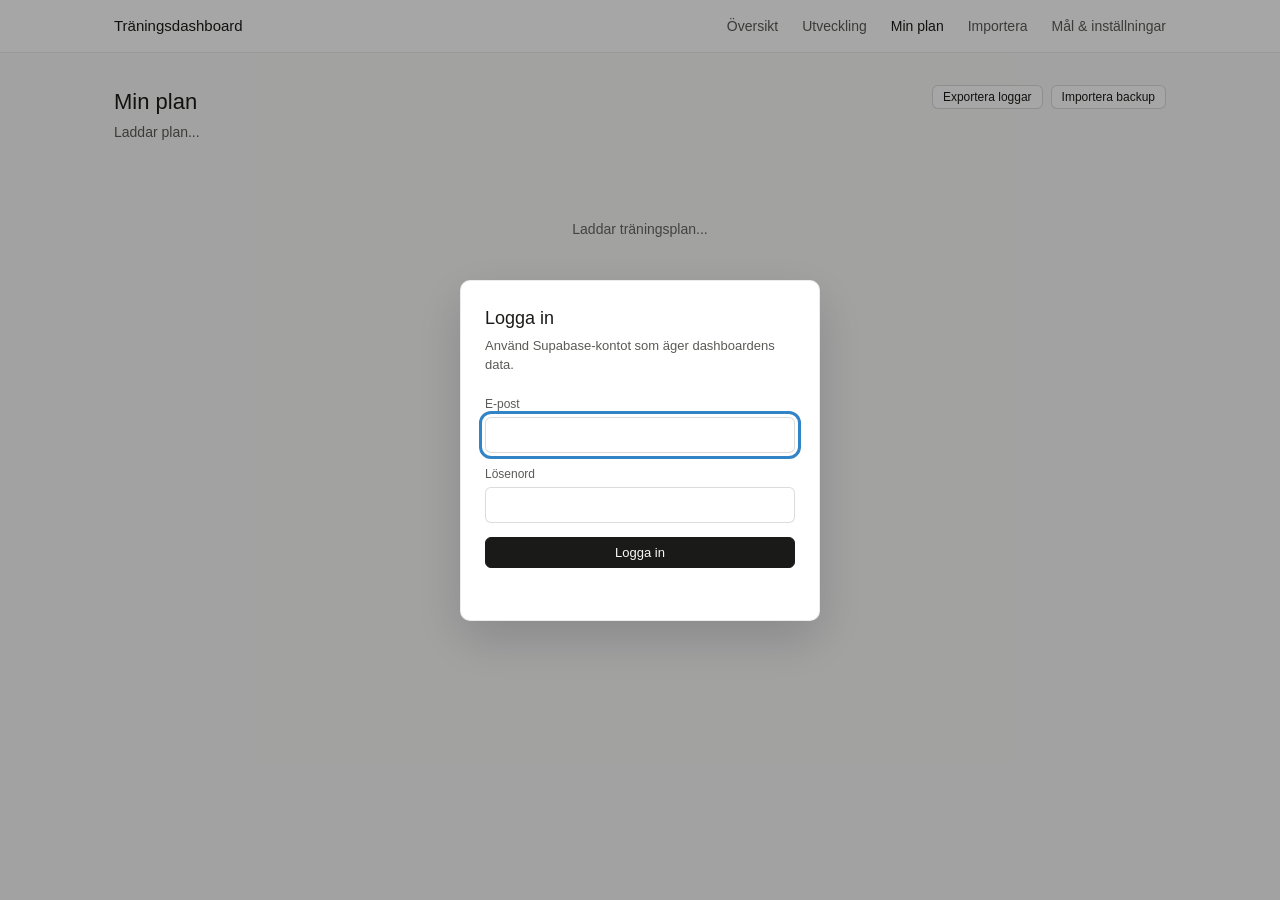
==== commit d68b2381: "Merge production hardening with training insights and reliable backups" ====
--- a/plan/index.html
+++ b/plan/index.html
@@ -3,6 +3,7 @@
 <head>
   <meta charset="UTF-8">
   <meta name="viewport" content="width=device-width, initial-scale=1.0">
+  <meta http-equiv="Content-Security-Policy" content="default-src 'self'; connect-src 'self' https://mpmtvydpiihfltldaxkt.supabase.co; script-src 'self' 'unsafe-inline'; style-src 'self' 'unsafe-inline'; img-src 'self' data: blob:; font-src 'self'; object-src 'none'; base-uri 'self'; form-action 'self'">
   <title>Plan - Träningsdashboard</title>
   <link rel="stylesheet" href="../css/style.css">
   <link rel="stylesheet" href="../css/plan.css">
@@ -60,7 +61,10 @@
         <input id="hide-optional" type="checkbox">
         <span>Dölj valfri återhämtning</span>
       </label>
-      <div class="plan-sync-note" id="sync-note">Sparar lokalt i webbläsaren.</div>
+      <div class="plan-sync-note">
+        <span id="sync-note" role="status">Sparar lokalt i webbläsaren.</span>
+        <button class="btn btn-sm" id="retry-sync" type="button" hidden>Försök synka igen</button>
+      </div>
       <button class="btn btn-sm" id="import-legacy-local-logs" type="button">Hämta tidigare lokala loggar</button>
     </section>
 
@@ -146,15 +150,15 @@
           </label>
           <label>
             <span>Faktisk distans (km)</span>
-            <input id="checkin-distance" type="number" min="0" step="0.1">
+            <input id="checkin-distance" type="number" min="0" max="1000" step="0.1">
           </label>
           <label>
             <span>Faktisk tid (min)</span>
-            <input id="checkin-duration" type="number" min="0" step="1">
+            <input id="checkin-duration" type="number" min="0" max="10080" step="1">
           </label>
           <label class="checkin-notes">
             <span>Kommentar</span>
-            <textarea id="checkin-notes" rows="4"></textarea>
+            <textarea id="checkin-notes" rows="4" maxlength="4000"></textarea>
           </label>
           <details class="checkin-details">
             <summary>Återhämtning i detalj</summary>
@@ -189,6 +193,8 @@
 
 <div id="toast" class="toast"></div>
 
+<script src="../js/security.js"></script>
+<script src="../js/data-utils.js"></script>
 <script src="../js/db.js"></script>
 <script src="../js/profile.js"></script>
 <script src="../js/training.js"></script>
--- a/css/style.css
+++ b/css/style.css
@@ -168,6 +168,13 @@
 }
 .activity-item:last-child { border-bottom: none; }
 .activity-item:hover { opacity: 0.75; }
+.activity-item.activity-row { cursor: default; gap: 8px; padding: 0; }
+.activity-item.activity-row:hover { opacity: 1; }
+.activity-link {
+  display: flex; align-items: center; gap: 14px; flex: 1; min-width: 0;
+  padding: 12px 0; color: inherit; text-decoration: none;
+}
+.activity-link:hover { opacity: 0.75; }
 .activity-dot {
   width: 36px; height: 36px; border-radius: 50%;
   display: flex; align-items: center; justify-content: center;
--- a/css/plan.css
+++ b/css/plan.css
@@ -76,6 +76,10 @@
 
 .plan-sync-note {
   margin-left: auto;
+  display: flex;
+  align-items: center;
+  gap: 8px;
+  flex-wrap: wrap;
   font-size: 12px;
   color: var(--text3);
 }
